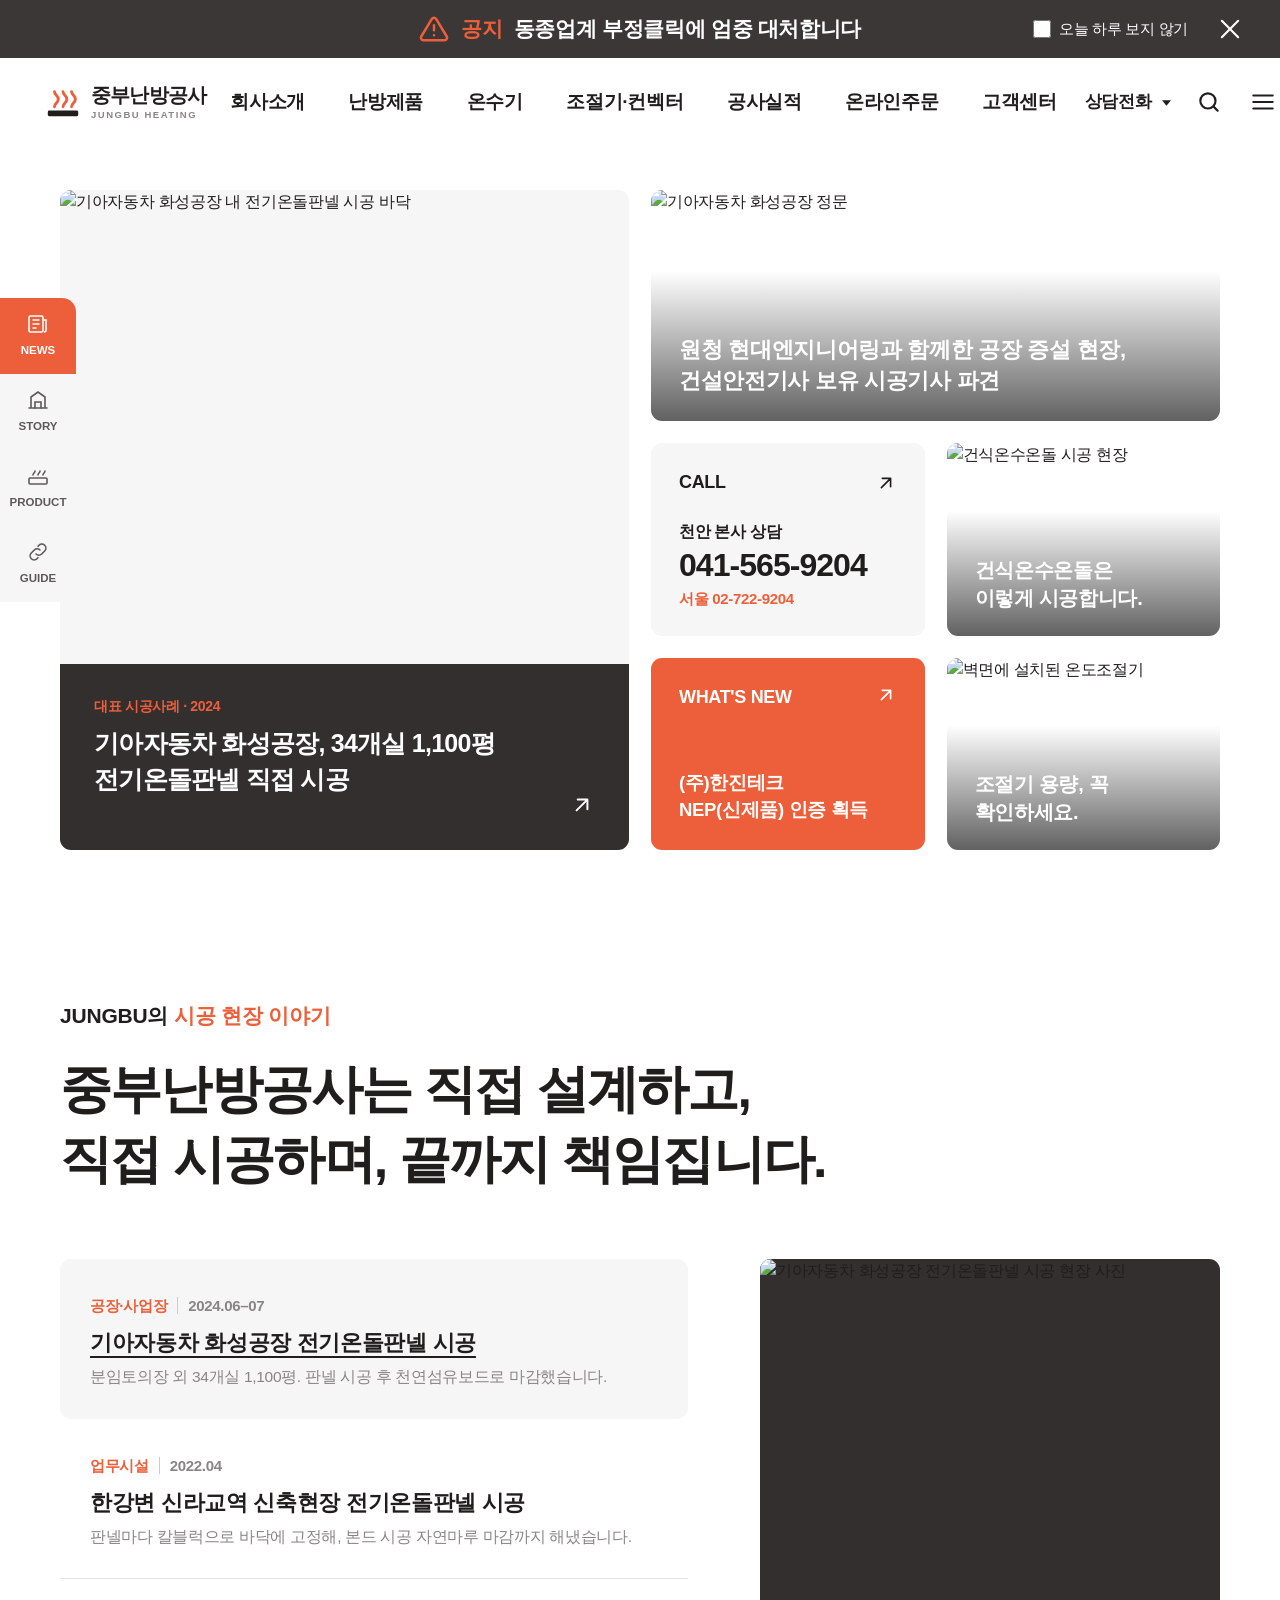
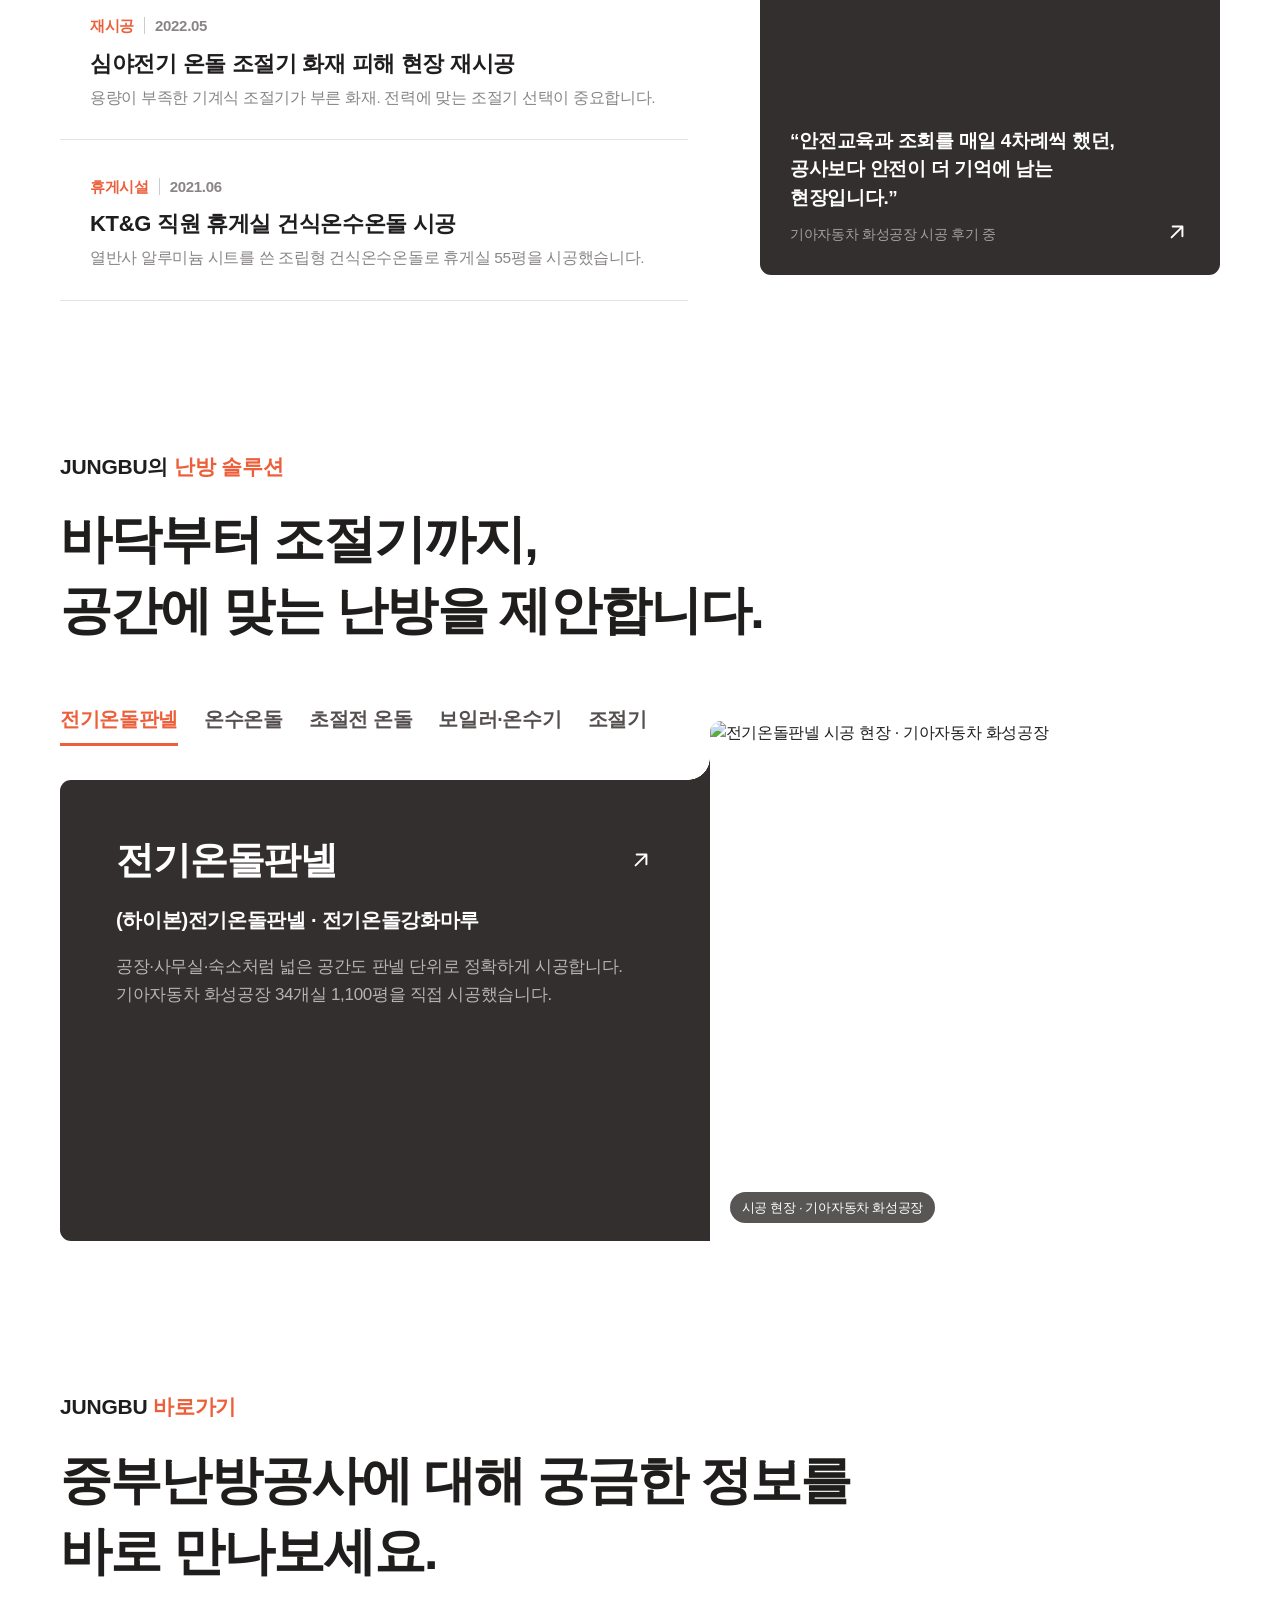
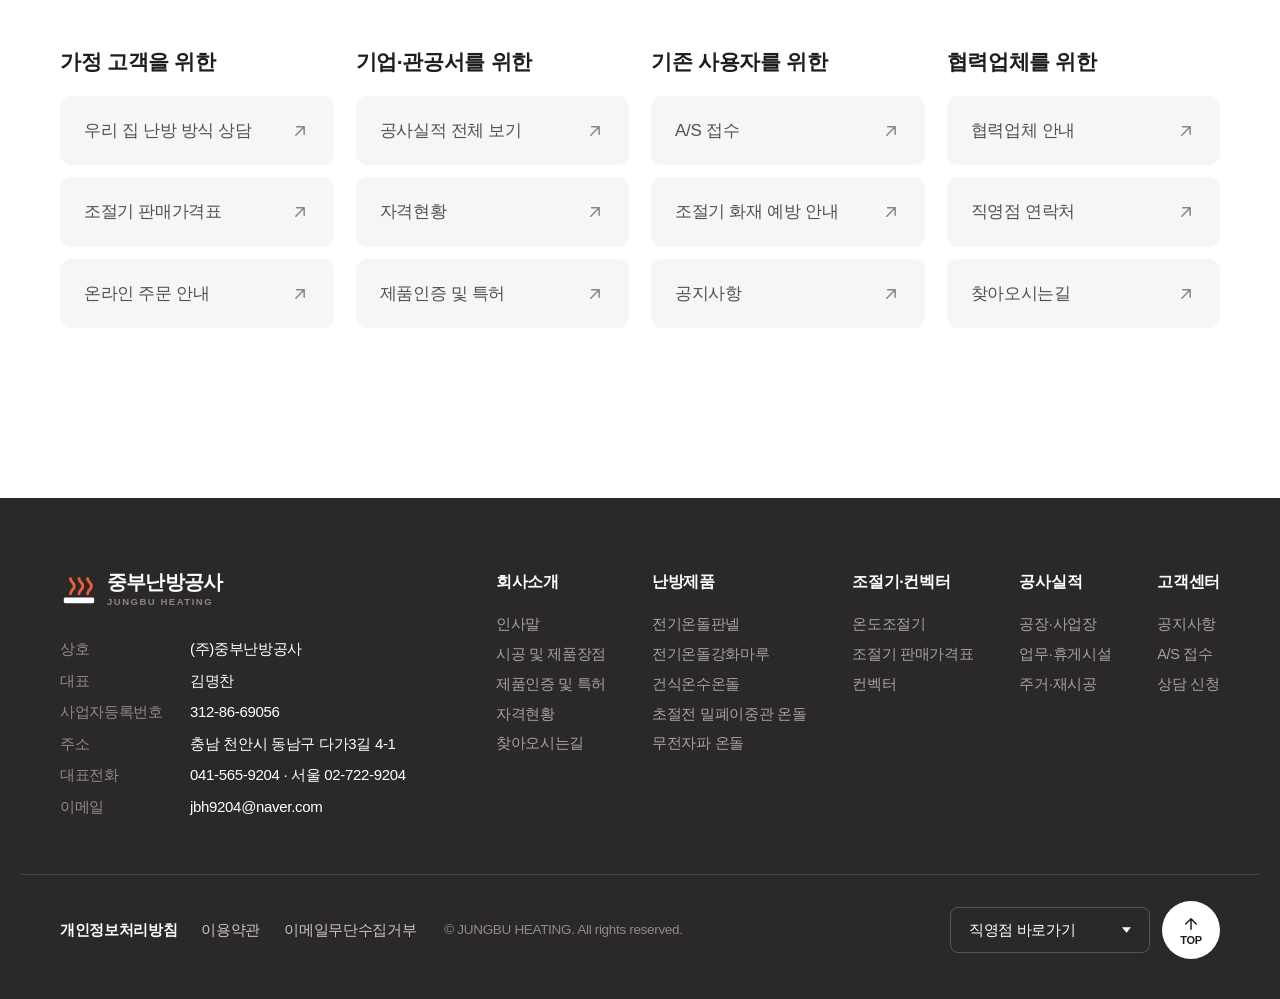
==== a.html @ 0372241b "A·B 시안 페이지 추가" ====
<!doctype html>
<html lang="ko">
<head>
<meta name="robots" content="noindex,nofollow">
<meta charset="utf-8">
<meta name="viewport" content="width=device-width, initial-scale=1">
<title>중부난방공사 · A안 뉴스 벤토형</title>
<link rel="preconnect" href="https://cdn.jsdelivr.net">
<link rel="stylesheet" href="https://cdn.jsdelivr.net/gh/orioncactus/pretendard@v1.3.9/dist/web/variable/pretendardvariable-dynamic-subset.min.css">
<link rel="stylesheet" href="common.css">
<style>

/* A안 · 뉴스 벤토형 */
.qtab{position:fixed;left:0;top:50%;transform:translateY(-50%);z-index:30;background:var(--gr);border-radius:0 14px 14px 0;overflow:hidden;width:76px}
.qtab a{display:flex;flex-direction:column;align-items:center;justify-content:center;gap:6px;height:76px;font-size:11.5px;font-weight:600;color:var(--sub);letter-spacing:0}
.qtab a svg{width:24px;height:24px}
.qtab a.is-on{background:var(--or);color:#fff}
.qtab a:not(.is-on):hover{color:var(--or)}

.bento{display:grid;grid-template-columns:1fr 1fr;gap:22px;margin-top:44px;height:660px}
.card{position:relative;border-radius:var(--r);overflow:hidden;display:block}
.card img{width:100%;height:100%;object-fit:cover;transition:transform .5s}
.card:hover img{transform:scale(1.03)}
.b-main{display:grid;grid-template-rows:1fr 186px;background:var(--gr)}
.b-main .ph{position:relative;overflow:hidden}
.b-main .bar{background:var(--char);color:#fff;padding:32px 34px;display:flex;flex-direction:column;justify-content:space-between}
.b-main .bar small{font-size:14px;font-weight:600;color:var(--or);display:block;margin-bottom:8px}
.b-main .bar h3{font-size:25px;line-height:1.45;font-weight:700;letter-spacing:-.03em}
.b-main .bar .ic-arr{align-self:flex-end;margin-top:-18px}
.b-side{display:grid;grid-template-rows:1.2fr 1fr 1fr;gap:22px;min-height:0}
.b-row{display:grid;grid-template-columns:1fr 1fr;gap:22px;min-height:0}
.ph-card::after{content:"";position:absolute;inset:0;background:linear-gradient(180deg,rgba(0,0,0,0) 35%,rgba(0,0,0,.62))}
.ph-card .cap{position:absolute;left:28px;right:60px;bottom:24px;color:#fff;font-size:20px;font-weight:700;z-index:1;line-height:1.4}
.ph-card .ic-arr{position:absolute;right:22px;top:22px;color:#fff;z-index:1}
.ph-card.wide .cap{font-size:22px;right:28px}
.info-card{background:var(--gr);padding:26px 28px;display:flex;flex-direction:column;justify-content:space-between}
.info-card .t{display:flex;justify-content:space-between;align-items:center;font-size:18px;font-weight:700}
.info-card .t .ic-arr{width:22px;height:22px}
.info-card .n{display:flex;flex-direction:column;gap:2px}
.info-card .n span{font-size:16px;font-weight:600;display:block;margin-bottom:2px}
.info-card .n b{font-size:32px;font-weight:800;letter-spacing:-.03em;line-height:1.1;white-space:nowrap}
.info-card .n i{font-style:normal;color:var(--or);font-weight:700;font-size:15px;line-height:1.35;white-space:nowrap;margin-top:4px}
.new-card{background:var(--or);color:#fff;padding:26px 28px;display:flex;flex-direction:column;justify-content:space-between}
.new-card .t{display:flex;justify-content:space-between;font-size:18px;font-weight:800}
.new-card .t .ic-arr{width:22px;height:22px}
.new-card p{font-size:18.5px;font-weight:600;line-height:1.45}

/* STORY */
.story{display:grid;grid-template-columns:1fr 460px;gap:72px;margin-top:64px;align-items:start}
.alist li{border-bottom:1px solid var(--line)}
.alist button{display:block;width:100%;text-align:left;padding:30px 30px;border-radius:var(--r);transition:background .2s}
.alist li:first-child{border-bottom:0}
.alist .meta{font-size:15px;font-weight:600;color:var(--or)}
.alist .meta span{color:var(--mid);margin-left:10px;padding-left:10px;border-left:1px solid #ccc}
.alist h3{font-size:22px;font-weight:700;margin-top:10px;line-height:1.45}
.alist p{font-size:15.5px;color:var(--mid);margin-top:6px}
.alist button.is-on{background:var(--gr)}
.alist button.is-on h3{text-decoration:underline;text-underline-offset:6px;text-decoration-thickness:2px}
.alist button:not(.is-on):hover h3{color:var(--or)}
.sfig{position:sticky;top:120px;border-radius:var(--r);overflow:hidden;background:var(--char)}
.sfig .ph{height:440px;position:relative}
.sfig .ph img{width:100%;height:100%;object-fit:cover;position:absolute;inset:0;opacity:0;transition:opacity .45s}
.sfig .ph img.is-on{opacity:1}
.sfig .q{color:#fff;padding:28px 30px 30px;display:flex;gap:18px;align-items:flex-end;justify-content:space-between;min-height:170px}
.sfig .q p{font-size:19px;font-weight:700;line-height:1.5}
.sfig .q small{display:block;color:#A5A0A0;font-size:14px;font-weight:500;margin-top:12px}

/* PRODUCT (대웅 BUSINESS 레이아웃) */
.biz{position:relative;margin-top:30px;display:grid;grid-template-columns:minmax(0,1.12fr) minmax(0,.88fr)}
.biz-left{display:flex;flex-direction:column}
.ptabs{display:flex;gap:26px;padding:30px 0 34px;flex-wrap:wrap}
.ptabs button{font-size:19.5px;font-weight:600;color:#55504F;padding-bottom:8px;border-bottom:3px solid transparent}
.ptabs button.is-on{color:var(--or);border-color:var(--or);font-weight:700}
.biz-card{flex:1;background:var(--char);color:#fff;border-radius:var(--r) 0 0 var(--r);padding:52px 56px 54px;position:relative;min-height:316px}
.biz-card::after{content:"";position:absolute;right:0;top:-22px;width:22px;height:22px;background:radial-gradient(circle at 0 0,transparent 21.5px,var(--char) 22px)}
.biz-card .pn{display:none}
.biz-card .pn.is-on{display:block}
.biz-card h3{font-size:38px;font-weight:700;letter-spacing:-.03em;display:flex;justify-content:space-between;align-items:center;gap:20px}
.biz-card h4{font-size:20px;font-weight:700;margin-top:16px}
.biz-card p{font-size:17px;color:#B8B3B3;margin-top:18px;line-height:1.65;max-width:560px}
.biz-vis{border-radius:var(--r) var(--r) var(--r) 0;overflow:hidden;position:relative;min-height:520px;margin-top:46px}
.biz-vis .pv{position:absolute;inset:0;opacity:0;transition:opacity .4s}
.biz-vis .pv.is-on{opacity:1}
.biz-vis .pv img{width:100%;height:100%;object-fit:cover}
.biz-vis .pv .cap2{position:absolute;left:20px;bottom:18px;background:rgba(32,29,29,.75);color:#fff;font-size:13px;padding:6px 12px;border-radius:999px}

/* GUIDE */
.guide{display:grid;grid-template-columns:repeat(4,1fr);gap:22px;margin-top:60px}
.guide h3{font-size:21px;font-weight:700;margin-bottom:18px}
.guide li+li{margin-top:12px}
.guide a{display:flex;justify-content:space-between;align-items:center;background:var(--gr);border-radius:var(--r);padding:22px 24px;font-size:17px;color:#55504F;font-weight:500;transition:.2s}
.guide a .ic-arr{width:20px;height:20px;color:#8A8585}
.guide a:hover{background:var(--char);color:#fff}
.guide a:hover .ic-arr{color:var(--or)}

@media (max-width:1279px){ .qtab{display:none} }
@media (max-width:1100px){
  .bento{height:auto;grid-template-columns:1fr}
  .b-main{height:560px}
  .b-side{grid-template-rows:300px 200px 200px}
  .story{grid-template-columns:1fr}
  .sfig{position:relative;top:0}
  .biz{grid-template-columns:1fr}
  .biz-vis{order:-1;margin-top:0;min-height:380px;border-radius:var(--r)}
  .biz-card{border-radius:var(--r);margin-top:0}
  .biz-card::after{display:none}
  .guide{grid-template-columns:1fr 1fr;gap:40px 22px}
}
@media (max-width:760px){
  body{padding-bottom:62px}
  .bento{margin-top:20px;gap:12px}
  .b-main{height:auto;grid-template-rows:240px auto}
  .b-main .bar{padding:22px 22px}
  .b-main .bar h3{font-size:19px}
  .b-main .bar .ic-arr{margin-top:8px}
  .b-side{grid-template-rows:auto;gap:12px}
  .b-side>.ph-card.wide{height:210px}
  .b-row{gap:12px}
  .b-row>*{min-height:168px}
  .ph-card .cap,.ph-card.wide .cap{font-size:15.5px;left:16px;right:16px;bottom:14px}
  .ph-card .ic-arr{right:12px;top:12px;width:20px;height:20px}
  .info-card,.new-card{padding:18px 16px}
  .info-card .t,.new-card .t{font-size:15px}
  .info-card .n span{font-size:13px}
  .info-card .n b{font-size:18.5px;letter-spacing:-.04em}
  .info-card .n i{font-size:12.5px}
  .new-card p{font-size:15px}
  .story{margin-top:34px;gap:28px}
  .alist button{padding:20px 16px}
  .alist h3{font-size:17.5px}
  .alist p{font-size:14px}
  .alist .meta{font-size:13px}
  .sfig .ph{height:260px}
  .sfig .q{padding:20px;min-height:0}
  .sfig .q p{font-size:16px}
  .ptabs{gap:8px 18px;padding:22px 0}
  .ptabs button{font-size:16px;border-bottom-width:2px}
  .biz-vis{min-height:230px}
  .biz-card{padding:28px 22px;min-height:0}
  .biz-card h3{font-size:25px}
  .biz-card h4{font-size:16px;margin-top:10px}
  .biz-card p{font-size:15px}
  .guide{grid-template-columns:1fr;margin-top:34px;gap:30px}
  .guide h3{font-size:18px;margin-bottom:12px}
  .guide a{padding:17px 18px;font-size:15.5px}
  .guide li+li{margin-top:8px}
}

</style>
</head>
<body class="v-a">

<div class="notice" data-notice>
  <div class="notice-in">
    <p class="notice-msg"><svg viewBox="0 0 24 24" fill="none" stroke="#EC5F3A" stroke-width="2" stroke-linejoin="round" stroke-linecap="round" aria-hidden="true"><path d="M10.3 3.9 1.8 18a2 2 0 0 0 1.7 3h17a2 2 0 0 0 1.7-3L13.7 3.9a2 2 0 0 0-3.4 0z"/><path d="M12 9v4M12 17h.01"/></svg><span><em>공지</em> 동종업계 부정클릭에 엄중 대처합니다</span></p>
    <label class="notice-today"><input type="checkbox" data-notice-today> 오늘 하루 보지 않기</label>
    <button class="notice-x" type="button" data-notice-close aria-label="공지 닫기"><svg viewBox="0 0 24 24" fill="none" stroke="currentColor" stroke-width="1.8" stroke-linecap="round" aria-hidden="true"><path d="M5 5l14 14M19 5 5 19"/></svg></button>
  </div>
</div>
<header class="hd" id="top">
  <div class="hd-in">
    <a class="logo" href="#top" aria-label="중부난방공사 홈">
  <svg class="logo-sym" viewBox="0 0 40 40" aria-hidden="true"><rect x="4" y="29" width="32" height="6" rx="1.5" fill="#201D1D"/><path d="M11 25c0-4 4-4 4-8s-4-4-4-8M20 25c0-4 4-4 4-8s-4-4-4-8M29 25c0-4 4-4 4-8s-4-4-4-8" fill="none" stroke="#EC5F3A" stroke-width="3" stroke-linecap="round"/></svg>
  <span class="logo-txt"><b>중부난방공사</b><small>JUNGBU HEATING</small></span>
</a>
    <nav class="gnb" aria-label="주메뉴"><a href="#">회사소개</a><a href="#">난방제품</a><a href="#">온수기</a><a href="#">조절기·컨벡터</a><a href="#">공사실적</a><a href="#">온라인주문</a><a href="#">고객센터</a></nav>
    <div class="hd-util">
      <div class="dd">
        <button type="button" class="dd-btn" data-dd>상담전화 <svg class="ic-caret" viewBox="0 0 10 6" aria-hidden="true"><path d="M0 0h10L5 6z" fill="currentColor"/></svg></button>
        <ul class="dd-list"><li><a href="tel:0415659204"><span>천안 본사</span><b>041-565-9204</b></a></li><li><a href="tel:027229204"><span>서울</span><b>02-722-9204</b></a></li><li><a href="tel:0313999204"><span>군포직영점</span><b>031-399-9204</b></a></li><li><a href="tel:0413569205"><span>당진직영점</span><b>041-356-9205</b></a></li><li><a href="tel:0415659204"><span>아산직영점</span><b>041-565-9204</b></a></li></ul>
      </div>
      <a class="hd-tel" href="tel:0415659204" aria-label="천안 본사 전화"><svg viewBox="0 0 24 24" fill="none" stroke="currentColor" stroke-width="1.8" stroke-linecap="round" stroke-linejoin="round" aria-hidden="true"><path d="M22 16.9v3a2 2 0 0 1-2.2 2 19.8 19.8 0 0 1-8.6-3.1 19.5 19.5 0 0 1-6-6A19.8 19.8 0 0 1 2.1 4.2 2 2 0 0 1 4.1 2h3a2 2 0 0 1 2 1.7c.1.9.4 1.8.7 2.7a2 2 0 0 1-.5 2.1L8 9.8a16 16 0 0 0 6 6l1.3-1.3a2 2 0 0 1 2.1-.4c.9.3 1.8.6 2.7.7a2 2 0 0 1 1.7 2z"/></svg></a>
      <button type="button" class="hd-ic hd-search" aria-label="검색"><svg viewBox="0 0 24 24" fill="none" stroke="currentColor" stroke-width="2" stroke-linecap="round" aria-hidden="true"><circle cx="11" cy="11" r="7"/><path d="m20 20-3.5-3.5"/></svg></button>
      <button type="button" class="hd-ic" data-drawer-open aria-label="전체메뉴 열기"><svg viewBox="0 0 24 24" fill="none" stroke="currentColor" stroke-width="1.8" stroke-linecap="round" aria-hidden="true"><path d="M3 6h18M3 12h18M3 18h18"/></svg></button>
    </div>
  </div>
</header>
<div class="drawer" data-drawer aria-hidden="true">
  <div class="drawer-in">
    <div class="drawer-hd"><a class="logo" href="#top" aria-label="중부난방공사 홈">
  <svg class="logo-sym" viewBox="0 0 40 40" aria-hidden="true"><rect x="4" y="29" width="32" height="6" rx="1.5" fill="#201D1D"/><path d="M11 25c0-4 4-4 4-8s-4-4-4-8M20 25c0-4 4-4 4-8s-4-4-4-8M29 25c0-4 4-4 4-8s-4-4-4-8" fill="none" stroke="#EC5F3A" stroke-width="3" stroke-linecap="round"/></svg>
  <span class="logo-txt"><b>중부난방공사</b><small>JUNGBU HEATING</small></span>
</a><button type="button" class="hd-ic" data-drawer-close aria-label="전체메뉴 닫기"><svg viewBox="0 0 24 24" fill="none" stroke="currentColor" stroke-width="1.8" stroke-linecap="round" aria-hidden="true"><path d="M5 5l14 14M19 5 5 19"/></svg></button></div>
    <div class="drawer-grid"><div class="drawer-col"><h3>회사소개</h3><ul><li><a href="#">인사말</a></li><li><a href="#">시공 및 제품장점</a></li><li><a href="#">제품인증 및 특허</a></li><li><a href="#">자격현황</a></li><li><a href="#">찾아오시는길</a></li></ul></div><div class="drawer-col"><h3>난방제품</h3><ul><li><a href="#">전기온돌판넬</a></li><li><a href="#">전기온돌강화마루</a></li><li><a href="#">건식온수온돌</a></li><li><a href="#">초절전 밀폐이중관 온돌</a></li><li><a href="#">무전자파 온돌</a></li></ul></div><div class="drawer-col"><h3>온수기</h3><ul><li><a href="#">전기보일러</a></li><li><a href="#">고성능 전기온수기</a></li></ul></div><div class="drawer-col"><h3>조절기·컨벡터</h3><ul><li><a href="#">온도조절기</a></li><li><a href="#">조절기 판매가격표</a></li><li><a href="#">컨벡터</a></li></ul></div><div class="drawer-col"><h3>공사실적</h3><ul><li><a href="#">공장·사업장</a></li><li><a href="#">업무·휴게시설</a></li><li><a href="#">주거·재시공</a></li></ul></div><div class="drawer-col"><h3>온라인주문</h3><ul><li><a href="#">주문 안내</a></li><li><a href="#">주문하기</a></li></ul></div><div class="drawer-col"><h3>고객센터</h3><ul><li><a href="#">공지사항</a></li><li><a href="#">A/S 접수</a></li><li><a href="#">상담 신청</a></li></ul></div></div>
    <div class="drawer-call"><a href="tel:0415659204"><span>천안 본사</span><b>041-565-9204</b></a><a href="tel:027229204"><span>서울</span><b>02-722-9204</b></a><a href="tel:0313999204"><span>군포직영점</span><b>031-399-9204</b></a><a href="tel:0413569205"><span>당진직영점</span><b>041-356-9205</b></a></div>
  </div>
</div>
<nav class="qtab" aria-label="빠른 이동">
  <a href="#news" data-q="news"><svg viewBox="0 0 24 24" fill="none" stroke="currentColor" stroke-width="1.6" aria-hidden="true"><rect x="3" y="4" width="14" height="16" rx="1.5"/><path d="M17 8h3v10a2 2 0 0 1-2 2M6.5 8h7M6.5 12h7M6.5 16h4"/></svg>NEWS</a>
  <a href="#story" data-q="story"><svg viewBox="0 0 24 24" fill="none" stroke="currentColor" stroke-width="1.6" stroke-linecap="round" aria-hidden="true"><path d="M3 20h18M5 20V9l7-5 7 5v11"/><path d="M9 20v-6h6v6"/></svg>STORY</a>
  <a href="#product" data-q="product"><svg viewBox="0 0 24 24" fill="none" stroke="currentColor" stroke-width="1.6" stroke-linecap="round" aria-hidden="true"><rect x="3" y="14" width="18" height="6" rx="1"/><path d="M7 11c0-2 2-2 2-4M12 11c0-2 2-2 2-4M17 11c0-2 2-2 2-4"/></svg>PRODUCT</a>
  <a href="#guide" data-q="guide"><svg viewBox="0 0 24 24" fill="none" stroke="currentColor" stroke-width="1.6" stroke-linecap="round" aria-hidden="true"><path d="M10 14a4 4 0 0 0 5.7 0l3-3a4 4 0 0 0-5.7-5.7l-1 1"/><path d="M14 10a4 4 0 0 0-5.7 0l-3 3a4 4 0 0 0 5.7 5.7l1-1"/></svg>GUIDE</a>
</nav>
<main>
  <section class="wrap" id="news" data-qs="news">
    <div class="bento">
      <a class="card b-main" href="#story">
        <div class="ph"><img src="assets/kia-panel.jpg" alt="기아자동차 화성공장 내 전기온돌판넬 시공 바닥"></div>
        <div class="bar"><div><small>대표 시공사례 · 2024</small><h3>기아자동차 화성공장, 34개실 1,100평<br>전기온돌판넬 직접 시공</h3></div><svg class="ic-arr" viewBox="0 0 24 24" fill="none" stroke="currentColor" stroke-width="1.8" stroke-linecap="round" stroke-linejoin="round" aria-hidden="true"><path d="M7 17 17 7M8 7h9v9"/></svg></div>
      </a>
      <div class="b-side">
        <a class="card ph-card wide" href="#story"><img src="assets/kia-gate.jpg" alt="기아자동차 화성공장 정문"><span class="cap">원청 현대엔지니어링과 함께한 공장 증설 현장, 건설안전기사 보유 시공기사 파견</span><svg class="ic-arr" viewBox="0 0 24 24" fill="none" stroke="currentColor" stroke-width="1.8" stroke-linecap="round" stroke-linejoin="round" aria-hidden="true"><path d="M7 17 17 7M8 7h9v9"/></svg></a>
        <div class="b-row">
          <a class="card info-card" href="tel:0415659204"><span class="t">CALL <svg class="ic-arr" viewBox="0 0 24 24" fill="none" stroke="currentColor" stroke-width="1.8" stroke-linecap="round" stroke-linejoin="round" aria-hidden="true"><path d="M7 17 17 7M8 7h9v9"/></svg></span><span class="n"><span>천안 본사 상담</span><b>041-565-9204</b><i>서울 02-722-9204</i></span></a>
          <a class="card ph-card" href="#product"><img src="assets/ktng.jpg" alt="건식온수온돌 시공 현장"><span class="cap">건식온수온돌은 이렇게 시공합니다.</span><svg class="ic-arr" viewBox="0 0 24 24" fill="none" stroke="currentColor" stroke-width="1.8" stroke-linecap="round" stroke-linejoin="round" aria-hidden="true"><path d="M7 17 17 7M8 7h9v9"/></svg></a>
        </div>
        <div class="b-row">
          <a class="card new-card" href="#"><span class="t">WHAT'S NEW <svg class="ic-arr" viewBox="0 0 24 24" fill="none" stroke="currentColor" stroke-width="1.8" stroke-linecap="round" stroke-linejoin="round" aria-hidden="true"><path d="M7 17 17 7M8 7h9v9"/></svg></span><p>(주)한진테크<br>NEP(신제품) 인증 획득</p></a>
          <a class="card ph-card" href="#product"><img src="assets/kia-control.jpg" alt="벽면에 설치된 온도조절기"><span class="cap">조절기 용량, 꼭 확인하세요.</span><svg class="ic-arr" viewBox="0 0 24 24" fill="none" stroke="currentColor" stroke-width="1.8" stroke-linecap="round" stroke-linejoin="round" aria-hidden="true"><path d="M7 17 17 7M8 7h9v9"/></svg></a>
        </div>
      </div>
    </div>
  </section>

  <section class="sec wrap" id="story" data-qs="story">
    <p class="label">JUNGBU의 <em>시공 현장 이야기</em></p>
    <h2 class="h2">중부난방공사는 직접 설계하고,<br>직접 시공하며, 끝까지 책임집니다.</h2>
    <div class="story">
      <ul class="alist"><li><button type="button" class="is-on" data-story="0"><p class="meta">공장·사업장<span>2024.06–07</span></p><h3>기아자동차 화성공장 전기온돌판넬 시공</h3><p>분임토의장 외 34개실 1,100평. 판넬 시공 후 천연섬유보드로 마감했습니다.</p></button></li><li><button type="button" class="" data-story="1"><p class="meta">업무시설<span>2022.04</span></p><h3>한강변 신라교역 신축현장 전기온돌판넬 시공</h3><p>판넬마다 칼블럭으로 바닥에 고정해, 본드 시공 자연마루 마감까지 해냈습니다.</p></button></li><li><button type="button" class="" data-story="2"><p class="meta">재시공<span>2022.05</span></p><h3>심야전기 온돌 조절기 화재 피해 현장 재시공</h3><p>용량이 부족한 기계식 조절기가 부른 화재. 전력에 맞는 조절기 선택이 중요합니다.</p></button></li><li><button type="button" class="" data-story="3"><p class="meta">휴게시설<span>2021.06</span></p><h3>KT&G 직원 휴게실 건식온수온돌 시공</h3><p>열반사 알루미늄 시트를 쓴 조립형 건식온수온돌로 휴게실 55평을 시공했습니다.</p></button></li></ul>
      <figure class="sfig">
        <div class="ph"><img class="is-on" src="assets/kia-finish.jpg" alt="기아자동차 화성공장 전기온돌판넬 시공 현장 사진" data-simg="0"><img class="" src="assets/silla.jpg" alt="한강변 신라교역 신축현장 전기온돌판넬 시공 현장 사진" data-simg="1"><img class="" src="assets/refire.jpg" alt="심야전기 온돌 조절기 화재 피해 현장 재시공 현장 사진" data-simg="2"><img class="" src="assets/ktng.jpg" alt="KT&G 직원 휴게실 건식온수온돌 시공 현장 사진" data-simg="3"></div>
        <figcaption class="q"><div><div data-sq="0" ><p>“안전교육과 조회를 매일 4차례씩 했던, 공사보다 안전이 더 기억에 남는 현장입니다.”</p><small>기아자동차 화성공장 시공 후기 중</small></div><div data-sq="1" hidden><p>“설계에 반영된 수입산 자연마루를 위해 판넬 한 장 한 장을 바닥에 고정했습니다.”</p><small>한강변 신라교역 신축현장 시공 후기 중</small></div><div data-sq="2" hidden><p>“누전차단기는 과부하를 잡아내지 못합니다. 조절기는 사용 전력에 맞는 용량을 써야 합니다.”</p><small>천안 원룸 재시공 후기 중</small></div><div data-sq="3" hidden><p>“전통 온돌의 전도·복사·대류 장점을 살린 조립형 건식 온수온돌입니다.”</p><small>KT&G 직원 휴게실 시공 후기 중</small></div></div><svg class="ic-arr" viewBox="0 0 24 24" fill="none" stroke="currentColor" stroke-width="1.8" stroke-linecap="round" stroke-linejoin="round" aria-hidden="true"><path d="M7 17 17 7M8 7h9v9"/></svg></figcaption>
      </figure>
    </div>
  </section>

  <section class="sec wrap" id="product" data-qs="product">
    <p class="label">JUNGBU의 <em>난방 솔루션</em></p>
    <h2 class="h2">바닥부터 조절기까지,<br>공간에 맞는 난방을 제안합니다.</h2>
    <div class="biz">
      <div class="biz-left">
        <div class="ptabs" role="tablist"><button type="button" data-tab="prd:panel" class="is-on">전기온돌판넬</button><button type="button" data-tab="prd:water" class="">온수온돌</button><button type="button" data-tab="prd:saving" class="">초절전 온돌</button><button type="button" data-tab="prd:boiler" class="">보일러·온수기</button><button type="button" data-tab="prd:ctrl" class="">조절기</button></div>
        <div class="biz-card"><div class="pn is-on" data-panel="prd:panel" ><h3>전기온돌판넬<svg class="ic-arr" viewBox="0 0 24 24" fill="none" stroke="currentColor" stroke-width="1.8" stroke-linecap="round" stroke-linejoin="round" aria-hidden="true"><path d="M7 17 17 7M8 7h9v9"/></svg></h3><h4>(하이본)전기온돌판넬 · 전기온돌강화마루</h4><p>공장·사무실·숙소처럼 넓은 공간도 판넬 단위로 정확하게 시공합니다. 기아자동차 화성공장 34개실 1,100평을 직접 시공했습니다.</p></div><div class="pn" data-panel="prd:water" hidden><h3>(방고래) 건식온수온돌<svg class="ic-arr" viewBox="0 0 24 24" fill="none" stroke="currentColor" stroke-width="1.8" stroke-linecap="round" stroke-linejoin="round" aria-hidden="true"><path d="M7 17 17 7M8 7h9v9"/></svg></h3><h4>몰탈 없이 조립하는 온수온돌 바닥난방</h4><p>단열 패널 홈에 엑셀파이프를 넣고 열전도 강판을 얹는 조립형 구조로, 습식 미장을 대체합니다.</p></div><div class="pn" data-panel="prd:saving" hidden><h3>초절전 밀폐이중관 온돌<svg class="ic-arr" viewBox="0 0 24 24" fill="none" stroke="currentColor" stroke-width="1.8" stroke-linecap="round" stroke-linejoin="round" aria-hidden="true"><path d="M7 17 17 7M8 7h9v9"/></svg></h3><h4>[온돌400] 원형·평판형 · [온돌500] · [온돌800]</h4><p>밀폐 이중관 구조의 온돌400부터 평판형 무전자파 온돌500, 축열식 무전자파 온돌800까지 공간과 사용 시간에 맞춰 제안합니다.</p></div><div class="pn" data-panel="prd:boiler" hidden><h3>전기보일러 · 전기온수기<svg class="ic-arr" viewBox="0 0 24 24" fill="none" stroke="currentColor" stroke-width="1.8" stroke-linecap="round" stroke-linejoin="round" aria-hidden="true"><path d="M7 17 17 7M8 7h9v9"/></svg></h3><h4>난방과 온수를 함께 설계합니다</h4><p>바닥 난방 방식에 맞는 전기보일러와 고성능 전기온수기를 함께 상담하고 시공합니다.</p></div><div class="pn" data-panel="prd:ctrl" hidden><h3>온도조절기 · 컨벡터<svg class="ic-arr" viewBox="0 0 24 24" fill="none" stroke="currentColor" stroke-width="1.8" stroke-linecap="round" stroke-linejoin="round" aria-hidden="true"><path d="M7 17 17 7M8 7h9v9"/></svg></h3><h4>심야전기 DIGITAL-10 30A 53,000원부터</h4><p>조절기는 사용 전력에 맞는 용량이어야 합니다. 용량이 부족한 조절기는 화재로 이어질 수 있어, 현장에 맞는 제품을 권해 드립니다.</p></div></div>
      </div>
      <div class="biz-vis"><div class="pv is-on" data-pv="panel"><img src="assets/kia-panel2.jpg" alt="전기온돌판넬 시공 현장 · 기아자동차 화성공장"><span class="cap2">시공 현장 · 기아자동차 화성공장</span></div><div class="pv" data-pv="water"><img src="assets/ktng.jpg" alt="(방고래) 건식온수온돌 시공 현장 · 천안 KT&G 직원 휴게실"><span class="cap2">시공 현장 · 천안 KT&G 직원 휴게실</span></div><div class="pv concept-box" data-pv="saving"><span class="tag-note">개념도</span><svg class="concept" viewBox="0 0 480 360" role="img" aria-label="밀폐이중관 온돌 단면 개념도">
  <path d="M120 80c0-12 12-12 12-24M200 80c0-12 12-12 12-24M280 80c0-12 12-12 12-24M360 80c0-12 12-12 12-24" stroke="#EC5F3A" stroke-width="3.5" fill="none" stroke-linecap="round"/>
  <rect x="50" y="100" width="380" height="26" rx="3" fill="#C9A77C"/>
  <rect x="50" y="126" width="380" height="56" fill="#fff" stroke="#201D1D" stroke-width="2.5"/>
  <circle cx="90" cy="154" r="17" fill="#fff" stroke="#201D1D" stroke-width="2.5"/><circle cx="90" cy="154" r="8" fill="#EC5F3A"/><circle cx="150" cy="154" r="17" fill="#fff" stroke="#201D1D" stroke-width="2.5"/><circle cx="150" cy="154" r="8" fill="#EC5F3A"/><circle cx="210" cy="154" r="17" fill="#fff" stroke="#201D1D" stroke-width="2.5"/><circle cx="210" cy="154" r="8" fill="#EC5F3A"/><circle cx="270" cy="154" r="17" fill="#fff" stroke="#201D1D" stroke-width="2.5"/><circle cx="270" cy="154" r="8" fill="#EC5F3A"/><circle cx="330" cy="154" r="17" fill="#fff" stroke="#201D1D" stroke-width="2.5"/><circle cx="330" cy="154" r="8" fill="#EC5F3A"/><circle cx="390" cy="154" r="17" fill="#fff" stroke="#201D1D" stroke-width="2.5"/><circle cx="390" cy="154" r="8" fill="#EC5F3A"/>
  <rect x="50" y="182" width="380" height="34" fill="#E4E0E0"/>
  <rect x="50" y="216" width="380" height="54" fill="#B9B4B4"/>
  <g font-size="13" font-weight="700" fill="#201D1D">
  <text x="50" y="300">① 마감재</text><text x="140" y="300">② 밀폐 이중관</text><text x="262" y="300">③ 단열층</text><text x="352" y="300">④ 바닥</text></g>
  <path d="M90 137v-4M90 171v4" stroke="#201D1D"/>
</svg></div><div class="pv concept-box" data-pv="boiler"><span class="tag-note">개념도</span><svg class="concept" viewBox="0 0 480 360" role="img" aria-label="전기보일러 연결 개념도">
  <rect x="60" y="70" width="110" height="170" rx="10" fill="#fff" stroke="#201D1D" stroke-width="3"/>
  <rect x="80" y="95" width="70" height="34" rx="4" fill="#201D1D"/><text x="115" y="117" fill="#EC5F3A" font-size="14" font-weight="700" text-anchor="middle">45°C</text>
  <circle cx="115" cy="185" r="22" fill="none" stroke="#201D1D" stroke-width="3"/><path d="M107 190c0-6 8-6 8-12M117 194c0-6 8-6 8-12" stroke="#EC5F3A" stroke-width="3" fill="none" stroke-linecap="round"/>
  <path d="M170 120h70v150h190M170 150h50v100h210" fill="none" stroke="#EC5F3A" stroke-width="4"/>
  <path d="M170 150h50v100h210" fill="none" stroke="#9C9696" stroke-width="4"/>
  <rect x="240" y="276" width="190" height="20" rx="3" fill="#E4E0E0"/>
  <path d="M260 230c0-8 8-8 8-16M300 230c0-8 8-8 8-16M340 230c0-8 8-8 8-16M380 230c0-8 8-8 8-16" stroke="#EC5F3A" stroke-width="3" fill="none" stroke-linecap="round" opacity=".7"/>
  <text x="115" y="268" font-size="14" fill="#201D1D" text-anchor="middle" font-weight="700">전기보일러</text>
  <text x="335" y="320" font-size="14" fill="#201D1D" text-anchor="middle" font-weight="700">바닥 난방 배관</text>
  <text x="300" y="110" font-size="12" fill="#EC5F3A" font-weight="700">공급</text><text x="300" y="166" font-size="12" fill="#8A8585" font-weight="700" dy="0">환수</text>
</svg></div><div class="pv" data-pv="ctrl"><img src="assets/kia-control.jpg" alt="온도조절기 · 컨벡터 시공 현장 · 기아자동차 화성공장"><span class="cap2">시공 현장 · 기아자동차 화성공장</span></div></div>
    </div>
  </section>

  <section class="sec wrap" id="guide" data-qs="guide">
    <p class="label">JUNGBU <em>바로가기</em></p>
    <h2 class="h2">중부난방공사에 대해 궁금한 정보를<br>바로 만나보세요.</h2>
    <div class="guide"><div><h3>가정 고객을 위한</h3><ul><li><a href="#">우리 집 난방 방식 상담<svg class="ic-arr" viewBox="0 0 24 24" fill="none" stroke="currentColor" stroke-width="1.8" stroke-linecap="round" stroke-linejoin="round" aria-hidden="true"><path d="M7 17 17 7M8 7h9v9"/></svg></a></li><li><a href="#">조절기 판매가격표<svg class="ic-arr" viewBox="0 0 24 24" fill="none" stroke="currentColor" stroke-width="1.8" stroke-linecap="round" stroke-linejoin="round" aria-hidden="true"><path d="M7 17 17 7M8 7h9v9"/></svg></a></li><li><a href="#">온라인 주문 안내<svg class="ic-arr" viewBox="0 0 24 24" fill="none" stroke="currentColor" stroke-width="1.8" stroke-linecap="round" stroke-linejoin="round" aria-hidden="true"><path d="M7 17 17 7M8 7h9v9"/></svg></a></li></ul></div><div><h3>기업·관공서를 위한</h3><ul><li><a href="#">공사실적 전체 보기<svg class="ic-arr" viewBox="0 0 24 24" fill="none" stroke="currentColor" stroke-width="1.8" stroke-linecap="round" stroke-linejoin="round" aria-hidden="true"><path d="M7 17 17 7M8 7h9v9"/></svg></a></li><li><a href="#">자격현황<svg class="ic-arr" viewBox="0 0 24 24" fill="none" stroke="currentColor" stroke-width="1.8" stroke-linecap="round" stroke-linejoin="round" aria-hidden="true"><path d="M7 17 17 7M8 7h9v9"/></svg></a></li><li><a href="#">제품인증 및 특허<svg class="ic-arr" viewBox="0 0 24 24" fill="none" stroke="currentColor" stroke-width="1.8" stroke-linecap="round" stroke-linejoin="round" aria-hidden="true"><path d="M7 17 17 7M8 7h9v9"/></svg></a></li></ul></div><div><h3>기존 사용자를 위한</h3><ul><li><a href="#">A/S 접수<svg class="ic-arr" viewBox="0 0 24 24" fill="none" stroke="currentColor" stroke-width="1.8" stroke-linecap="round" stroke-linejoin="round" aria-hidden="true"><path d="M7 17 17 7M8 7h9v9"/></svg></a></li><li><a href="#">조절기 화재 예방 안내<svg class="ic-arr" viewBox="0 0 24 24" fill="none" stroke="currentColor" stroke-width="1.8" stroke-linecap="round" stroke-linejoin="round" aria-hidden="true"><path d="M7 17 17 7M8 7h9v9"/></svg></a></li><li><a href="#">공지사항<svg class="ic-arr" viewBox="0 0 24 24" fill="none" stroke="currentColor" stroke-width="1.8" stroke-linecap="round" stroke-linejoin="round" aria-hidden="true"><path d="M7 17 17 7M8 7h9v9"/></svg></a></li></ul></div><div><h3>협력업체를 위한</h3><ul><li><a href="#">협력업체 안내<svg class="ic-arr" viewBox="0 0 24 24" fill="none" stroke="currentColor" stroke-width="1.8" stroke-linecap="round" stroke-linejoin="round" aria-hidden="true"><path d="M7 17 17 7M8 7h9v9"/></svg></a></li><li><a href="#">직영점 연락처<svg class="ic-arr" viewBox="0 0 24 24" fill="none" stroke="currentColor" stroke-width="1.8" stroke-linecap="round" stroke-linejoin="round" aria-hidden="true"><path d="M7 17 17 7M8 7h9v9"/></svg></a></li><li><a href="#">찾아오시는길<svg class="ic-arr" viewBox="0 0 24 24" fill="none" stroke="currentColor" stroke-width="1.8" stroke-linecap="round" stroke-linejoin="round" aria-hidden="true"><path d="M7 17 17 7M8 7h9v9"/></svg></a></li></ul></div></div>
  </section>
</main>
<footer class="ft">
  <div class="wrap ft-top">
    <div class="ft-info">
      <a class="logo logo--dark" href="#top" aria-label="중부난방공사 홈">
  <svg class="logo-sym" viewBox="0 0 40 40" aria-hidden="true"><rect x="4" y="29" width="32" height="6" rx="1.5" fill="#fff"/><path d="M11 25c0-4 4-4 4-8s-4-4-4-8M20 25c0-4 4-4 4-8s-4-4-4-8M29 25c0-4 4-4 4-8s-4-4-4-8" fill="none" stroke="#EC5F3A" stroke-width="3" stroke-linecap="round"/></svg>
  <span class="logo-txt"><b>중부난방공사</b><small>JUNGBU HEATING</small></span>
</a>
      <dl class="ft-dl">
        <div><dt>상호</dt><dd>(주)중부난방공사</dd></div>
        <div><dt>대표</dt><dd>김명찬</dd></div>
        <div><dt>사업자등록번호</dt><dd>312-86-69056</dd></div>
        <div><dt>주소</dt><dd>충남 천안시 동남구 다가3길 4-1</dd></div>
        <div><dt>대표전화</dt><dd><a href="tel:0415659204">041-565-9204</a> · 서울 <a href="tel:027229204">02-722-9204</a></dd></div>
        <div><dt>이메일</dt><dd><a href="mailto:jbh9204@naver.com">jbh9204@naver.com</a></dd></div>
      </dl>
    </div>
    <div class="ft-map"><div><h4>회사소개</h4><ul><li><a href="#">인사말</a></li><li><a href="#">시공 및 제품장점</a></li><li><a href="#">제품인증 및 특허</a></li><li><a href="#">자격현황</a></li><li><a href="#">찾아오시는길</a></li></ul></div><div><h4>난방제품</h4><ul><li><a href="#">전기온돌판넬</a></li><li><a href="#">전기온돌강화마루</a></li><li><a href="#">건식온수온돌</a></li><li><a href="#">초절전 밀폐이중관 온돌</a></li><li><a href="#">무전자파 온돌</a></li></ul></div><div><h4>조절기·컨벡터</h4><ul><li><a href="#">온도조절기</a></li><li><a href="#">조절기 판매가격표</a></li><li><a href="#">컨벡터</a></li></ul></div><div><h4>공사실적</h4><ul><li><a href="#">공장·사업장</a></li><li><a href="#">업무·휴게시설</a></li><li><a href="#">주거·재시공</a></li></ul></div><div><h4>고객센터</h4><ul><li><a href="#">공지사항</a></li><li><a href="#">A/S 접수</a></li><li><a href="#">상담 신청</a></li></ul></div></div>
  </div>
  <div class="wrap ft-bot">
    <ul class="ft-terms"><li><a href="#"><b>개인정보처리방침</b></a></li><li><a href="#">이용약관</a></li><li><a href="#">이메일무단수집거부</a></li></ul>
    <p class="ft-copy">© JUNGBU HEATING. All rights reserved.</p>
    <div class="ft-side">
      <div class="dd dd--up">
        <button type="button" class="ft-family" data-dd>직영점 바로가기 <svg class="ic-caret" viewBox="0 0 10 6" aria-hidden="true"><path d="M0 0h10L5 6z" fill="currentColor"/></svg></button>
        <ul class="dd-list"><li><a href="tel:0415659204"><span>천안 본사</span><b>041-565-9204</b></a></li><li><a href="tel:027229204"><span>서울</span><b>02-722-9204</b></a></li><li><a href="tel:0313999204"><span>군포직영점</span><b>031-399-9204</b></a></li><li><a href="tel:0413569205"><span>당진직영점</span><b>041-356-9205</b></a></li><li><a href="tel:0415659204"><span>아산직영점</span><b>041-565-9204</b></a></li></ul>
      </div>
      <button type="button" class="ft-topbtn" data-top aria-label="맨 위로"><svg viewBox="0 0 24 24" fill="none" stroke="currentColor" stroke-width="2" stroke-linecap="round" aria-hidden="true"><path d="M12 19V5M5 12l7-7 7 7"/></svg><span>TOP</span></button>
    </div>
  </div>
</footer>
<nav class="mbar" aria-label="모바일 빠른 이동">
  <a href="#news" data-q="news"><svg viewBox="0 0 24 24" fill="none" stroke="currentColor" stroke-width="1.6" aria-hidden="true"><rect x="3" y="4" width="14" height="16" rx="1.5"/><path d="M17 8h3v10a2 2 0 0 1-2 2M6.5 8h7M6.5 12h7M6.5 16h4"/></svg>NEWS</a>
  <a href="#story" data-q="story"><svg viewBox="0 0 24 24" fill="none" stroke="currentColor" stroke-width="1.6" stroke-linecap="round" aria-hidden="true"><path d="M3 20h18M5 20V9l7-5 7 5v11"/><path d="M9 20v-6h6v6"/></svg>STORY</a>
  <a href="#product" data-q="product"><svg viewBox="0 0 24 24" fill="none" stroke="currentColor" stroke-width="1.6" stroke-linecap="round" aria-hidden="true"><rect x="3" y="14" width="18" height="6" rx="1"/><path d="M7 11c0-2 2-2 2-4M12 11c0-2 2-2 2-4M17 11c0-2 2-2 2-4"/></svg>PRODUCT</a>
  <a href="#guide" data-q="guide"><svg viewBox="0 0 24 24" fill="none" stroke="currentColor" stroke-width="1.6" stroke-linecap="round" aria-hidden="true"><path d="M10 14a4 4 0 0 0 5.7 0l3-3a4 4 0 0 0-5.7-5.7l-1 1"/><path d="M14 10a4 4 0 0 0-5.7 0l-3 3a4 4 0 0 0 5.7 5.7l1-1"/></svg>GUIDE</a>
  <a href="tel:0415659204" class="mbar-call"><svg viewBox="0 0 24 24" fill="none" stroke="currentColor" stroke-width="1.8" stroke-linecap="round" stroke-linejoin="round" aria-hidden="true"><path d="M22 16.9v3a2 2 0 0 1-2.2 2 19.8 19.8 0 0 1-8.6-3.1 19.5 19.5 0 0 1-6-6A19.8 19.8 0 0 1 2.1 4.2 2 2 0 0 1 4.1 2h3a2 2 0 0 1 2 1.7c.1.9.4 1.8.7 2.7a2 2 0 0 1-.5 2.1L8 9.8a16 16 0 0 0 6 6l1.3-1.3a2 2 0 0 1 2.1-.4c.9.3 1.8.6 2.7.7a2 2 0 0 1 1.7 2z"/></svg>전화상담</a>
</nav>
<script src="common.js"></script>
<script>

document.querySelectorAll('[data-story]').forEach(function(b){
  b.addEventListener('click', function(){
    var i = b.dataset.story;
    document.querySelectorAll('[data-story]').forEach(function(x){ x.classList.toggle('is-on', x === b); });
    document.querySelectorAll('[data-simg]').forEach(function(x){ x.classList.toggle('is-on', x.dataset.simg === i); });
    document.querySelectorAll('[data-sq]').forEach(function(x){ x.hidden = x.dataset.sq !== i; });
  });
});
document.addEventListener('jbtab', function(e){
  if (e.detail.group !== 'prd') return;
  document.querySelectorAll('[data-pv]').forEach(function(v){ v.classList.toggle('is-on', v.dataset.pv === e.detail.key); });
});
</script>
</body>
</html>
---- common.css ----
/* 중부난방공사 v3 공통 스타일 (대웅제약 메인 톤 참고: 흰 배경 · 차콜 · 오렌지 포인트) */
:root{
  --ink:#201D1D; --char:#332F2F; --char2:#1F1F1F; --or:#EC5F3A; --or-d:#D9502D;
  --gr:#F6F6F6; --gr2:#EDEBEB; --mid:#8A8585; --sub:#5E5959; --line:#E6E3E3;
  --r:11px; --hd:88px;
}
*,*::before,*::after{box-sizing:border-box}
html{scroll-behavior:smooth;-webkit-text-size-adjust:100%}
body{margin:0;font-family:"Pretendard Variable",Pretendard,-apple-system,BlinkMacSystemFont,"Apple SD Gothic Neo","Malgun Gothic",sans-serif;color:var(--ink);background:#fff;letter-spacing:-.02em;line-height:1.5;overflow-x:hidden;word-break:keep-all}
img,svg{display:block;max-width:100%}
a{color:inherit;text-decoration:none}
button,input,select,textarea{font:inherit;color:inherit;letter-spacing:inherit}
button{background:none;border:0;padding:0;cursor:pointer}
ul,ol,dl,dd,h1,h2,h3,h4,p,figure{margin:0;padding:0}
ul,ol{list-style:none}
.wrap{max-width:1240px;margin:0 auto;padding:0 40px}
.ic-arr{width:26px;height:26px;flex:none}
.ic-caret{width:9px;height:6px;display:inline-block;margin-left:6px;vertical-align:middle}
.sr{position:absolute;width:1px;height:1px;overflow:hidden;clip:rect(0 0 0 0)}

/* 섹션 라벨 + 선언형 헤드라인 */
.sec{padding-top:150px}
[hidden]{display:none!important}
.label{font-size:21px;font-weight:700;letter-spacing:-.01em}
.label em{font-style:normal;color:var(--or)}
.h2{font-size:52px;line-height:1.36;font-weight:700;letter-spacing:-.035em;margin-top:22px}
.lead{font-size:18px;color:var(--sub);margin-top:18px}

/* 공지 띠 */
.notice{background:#3B3737;color:#fff}
.notice-in{max-width:1440px;margin:0 auto;height:58px;display:flex;align-items:center;justify-content:center;position:relative;padding:0 220px}
.notice-msg{display:flex;align-items:center;gap:12px;font-size:21px;font-weight:700;white-space:nowrap}
.notice-msg svg{width:30px;height:30px}
.notice-msg em{font-style:normal;color:var(--or);margin-right:6px}
.notice-today{position:absolute;right:92px;display:flex;align-items:center;gap:8px;font-size:15px;cursor:pointer}
.notice-today input{width:18px;height:18px;margin:0;accent-color:var(--or)}
.notice-x{position:absolute;right:36px;width:28px;height:28px;color:#fff}
.notice.is-hidden{display:none}

/* 헤더 */
.hd{position:sticky;top:0;z-index:50;background:#fff;transition:box-shadow .2s}
.hd.is-scrolled{box-shadow:0 1px 0 var(--line)}
.hd-in{max-width:1440px;margin:0 auto;height:var(--hd);display:flex;align-items:center;padding:0 44px;gap:24px}
.logo{display:flex;align-items:center;gap:9px;flex:none}
.logo-sym{width:38px;height:38px}
.logo-txt{display:flex;flex-direction:column;line-height:1.05}
.logo-txt b{font-size:20px;font-weight:800;letter-spacing:-.04em}
.logo-txt small{font-size:9.5px;font-weight:700;letter-spacing:.16em;color:var(--mid);margin-top:4px}
.logo--dark .logo-txt b{color:#fff}
.gnb{flex:1;display:flex;justify-content:center;gap:clamp(22px,3.4vw,58px)}
.gnb a{font-size:19px;font-weight:700;white-space:nowrap;padding:8px 0;position:relative}
.gnb a::after{content:"";position:absolute;left:0;right:0;bottom:0;height:2px;background:var(--or);transform:scaleX(0);transition:transform .2s}
.gnb a:hover{color:var(--or)}
.gnb a:hover::after{transform:scaleX(1)}
.hd-util{display:flex;align-items:center;gap:14px;flex:none}
.dd{position:relative}
.dd-btn{font-size:17px;font-weight:600;white-space:nowrap;padding:8px 4px}
.dd-list{position:absolute;right:0;top:calc(100% + 8px);min-width:236px;background:#fff;border:1px solid var(--line);border-radius:var(--r);padding:8px;display:none;z-index:60}
.dd.open .dd-list{display:block}
.dd-list a{display:flex;justify-content:space-between;gap:16px;padding:10px 12px;border-radius:8px;font-size:15px}
.dd-list a span{color:var(--sub)}
.dd-list a:hover{background:var(--gr)}
.dd-list a:hover b{color:var(--or)}
.dd--up .dd-list{top:auto;bottom:calc(100% + 8px);background:#2B2828;border-color:#444}
.dd--up .dd-list a span{color:#aaa}
.dd--up .dd-list a{color:#fff}
.dd--up .dd-list a:hover{background:#3a3636}
.hd-ic{width:40px;height:40px;display:grid;place-items:center}
.hd-ic svg{width:26px;height:26px}
.hd-tel{display:none;width:40px;height:40px;place-items:center}
.hd-tel svg{width:23px;height:23px}

/* 전체메뉴 */
.drawer{position:fixed;inset:0;z-index:100;background:rgba(20,18,18,.45);opacity:0;visibility:hidden;transition:.25s}
.drawer.open{opacity:1;visibility:visible}
.drawer-in{position:absolute;inset:0 0 auto 0;background:#fff;padding:0 44px 44px;max-height:100vh;overflow:auto;transform:translateY(-16px);transition:.25s}
.drawer.open .drawer-in{transform:none}
.drawer-hd{height:var(--hd);display:flex;align-items:center;justify-content:space-between;max-width:1352px;margin:0 auto}
.drawer-grid{max-width:1352px;margin:24px auto 0;display:grid;grid-template-columns:repeat(7,1fr);gap:24px;border-top:2px solid var(--ink);padding-top:30px}
.drawer-col h3{font-size:20px;font-weight:700;margin-bottom:16px}
.drawer-col li a{display:block;padding:6px 0;color:var(--sub);font-size:15px}
.drawer-col li a:hover{color:var(--or)}
.drawer-call{max-width:1352px;margin:36px auto 0;display:grid;grid-template-columns:repeat(4,1fr);gap:12px}
.drawer-call a{background:var(--gr);border-radius:var(--r);padding:16px 20px;display:flex;justify-content:space-between;align-items:center;font-size:15px}
.drawer-call b{font-size:18px}
.drawer-call a:hover b{color:var(--or)}
body.no-scroll{overflow:hidden}

/* 푸터 */
.ft{background:#2B2828;color:#fff;margin-top:170px}
.ft-top{display:flex;justify-content:space-between;gap:60px;padding-top:72px;padding-bottom:56px}
.ft-dl{margin-top:30px;display:grid;gap:9px;font-size:15px}
.ft-dl div{display:flex;gap:18px}
.ft-dl dt{color:#8F8A8A;min-width:112px}
.ft-dl dd a:hover{color:var(--or)}
.ft-map{display:grid;grid-template-columns:repeat(5,auto);gap:46px}
.ft-map h4{font-size:16px;font-weight:700;margin-bottom:16px}
.ft-map li a{display:block;color:#A5A0A0;font-size:14.5px;padding:4px 0;white-space:nowrap}
.ft-map li a:hover{color:#fff}
.ft-bot{display:flex;align-items:center;gap:28px;border-top:1px solid #444;padding-top:26px;padding-bottom:40px;flex-wrap:wrap}
.ft-terms{display:flex;gap:24px;font-size:14.5px;color:#C9C4C4}
.ft-terms b{color:#fff}
.ft-copy{font-size:13.5px;color:#8F8A8A}
.ft-side{margin-left:auto;display:flex;gap:12px;align-items:center}
.ft-family{border:1px solid #555;border-radius:8px;height:46px;padding:0 18px;font-size:14.5px;color:#fff;min-width:200px;text-align:left;display:flex;justify-content:space-between;align-items:center}
.ft-topbtn{width:58px;height:58px;border-radius:50%;background:#fff;color:var(--ink);display:flex;flex-direction:column;align-items:center;justify-content:center;font-size:11px;font-weight:800;line-height:1}
.ft-topbtn svg{width:18px;height:18px;margin-bottom:2px}

/* 공통 컴포넌트 */
.badge{display:inline-flex;align-items:center;gap:7px;border:1px solid var(--line);border-radius:999px;padding:8px 15px;font-size:14px;font-weight:600;background:#fff;white-space:nowrap}
.badge::before{content:"";width:7px;height:7px;border-radius:50%;background:var(--or)}
.tag-note{position:absolute;right:12px;top:12px;background:rgba(32,29,29,.72);color:#fff;font-size:12px;font-weight:600;padding:4px 9px;border-radius:999px;z-index:2}
.concept-box{position:relative;background:var(--gr);display:grid;place-items:center}
.concept-box .concept{width:78%;max-width:440px}
.concept-box .tag-note{background:#fff;color:var(--sub);border:1px solid var(--line)}
.mbar{display:none}

@media (max-width:1180px){
  .gnb{display:none}
  .drawer-grid{grid-template-columns:repeat(4,1fr)}
}
@media (max-width:760px){
  :root{--hd:64px}
  .wrap{padding:0 20px}
  .sec{padding-top:96px}
  .label{font-size:16px}
  .h2{font-size:29px;line-height:1.38;margin-top:14px}
  .lead{font-size:15.5px}
  .notice-in{height:auto;min-height:48px;padding:10px 52px 10px 18px;justify-content:flex-start}
  .notice-msg{font-size:14.5px;gap:8px;white-space:normal}
  .notice-msg svg{width:20px;height:20px;flex:none}
  .notice-today{display:none}
  .notice-x{right:14px;width:24px;height:24px}
  .hd-in{padding:0 14px 0 18px;gap:6px}
  .logo-sym{width:32px;height:32px}
  .logo-txt b{font-size:17px}
  .logo-txt small{font-size:8.5px}
  .hd-util{margin-left:auto;gap:2px}
  .hd-util .dd,.hd-search{display:none}
  .hd-tel{display:grid;color:var(--or)}
  .drawer-in{padding:0 20px 30px}
  .drawer-grid{grid-template-columns:1fr 1fr;gap:22px 16px}
  .drawer-col h3{font-size:17px;margin-bottom:8px}
  .drawer-col li a{font-size:14px;padding:4px 0}
  .drawer-call{grid-template-columns:1fr}
  .ft{margin-top:110px}
  .ft-top{flex-direction:column;gap:40px;padding-top:48px;padding-bottom:36px}
  .ft-dl{font-size:14px}
  .ft-dl dt{min-width:96px}
  .ft-map{grid-template-columns:repeat(2,1fr);gap:26px 20px}
  .ft-bot{gap:16px;padding-bottom:100px}
  .ft-terms{flex-wrap:wrap;gap:8px 18px;font-size:13.5px}
  .ft-side{margin-left:0;width:100%}
  .ft-family{flex:1;min-width:0}
  .ft-topbtn{width:48px;height:48px}
  /* 모바일 하단 고정 바 */
  .mbar{display:grid;position:fixed;left:0;right:0;bottom:0;z-index:40;background:#fff;border-top:1px solid var(--line);grid-auto-flow:column;grid-auto-columns:1fr;padding-bottom:env(safe-area-inset-bottom)}
  .mbar a{display:flex;flex-direction:column;align-items:center;justify-content:center;gap:3px;height:62px;font-size:11.5px;font-weight:700;color:var(--sub)}
  .mbar a svg{width:21px;height:21px}
  .mbar a.is-on{color:#fff;background:var(--or)}
  .mbar a.mbar-call{background:var(--ink);color:#fff}
}
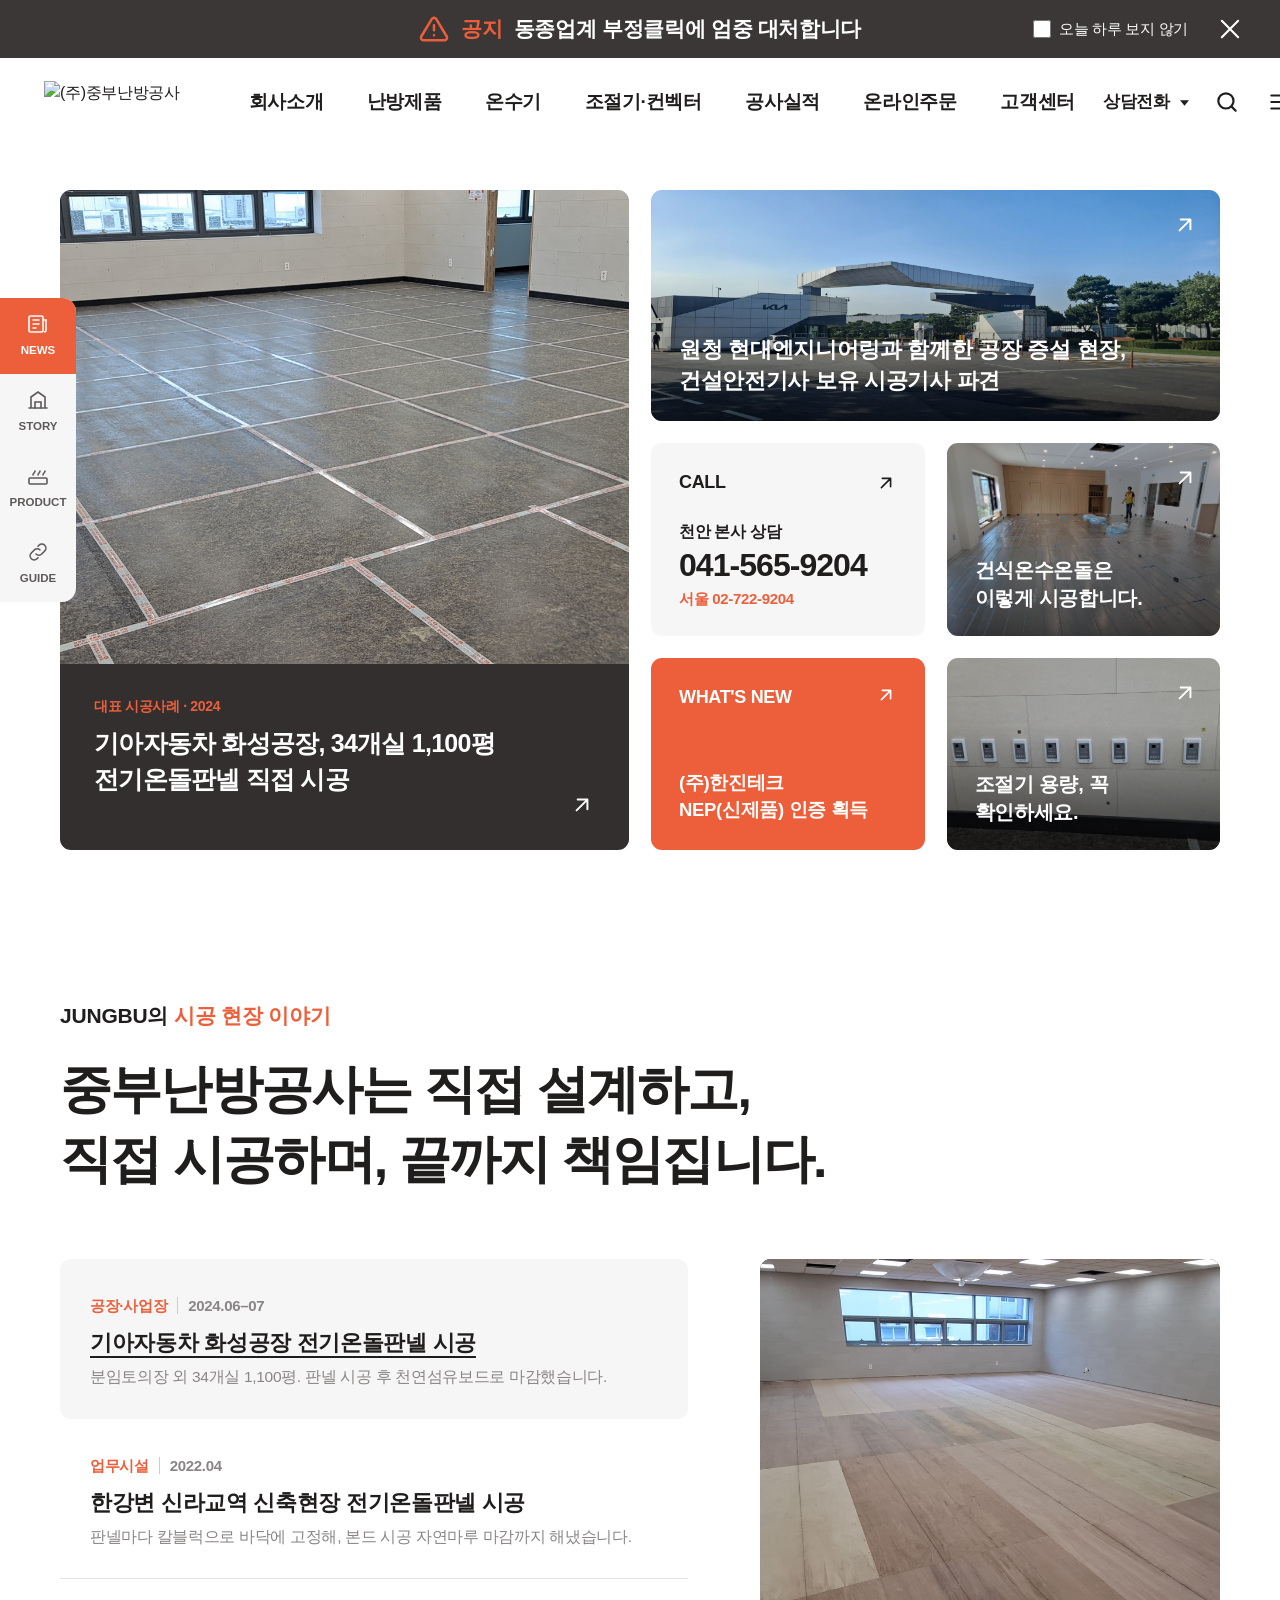
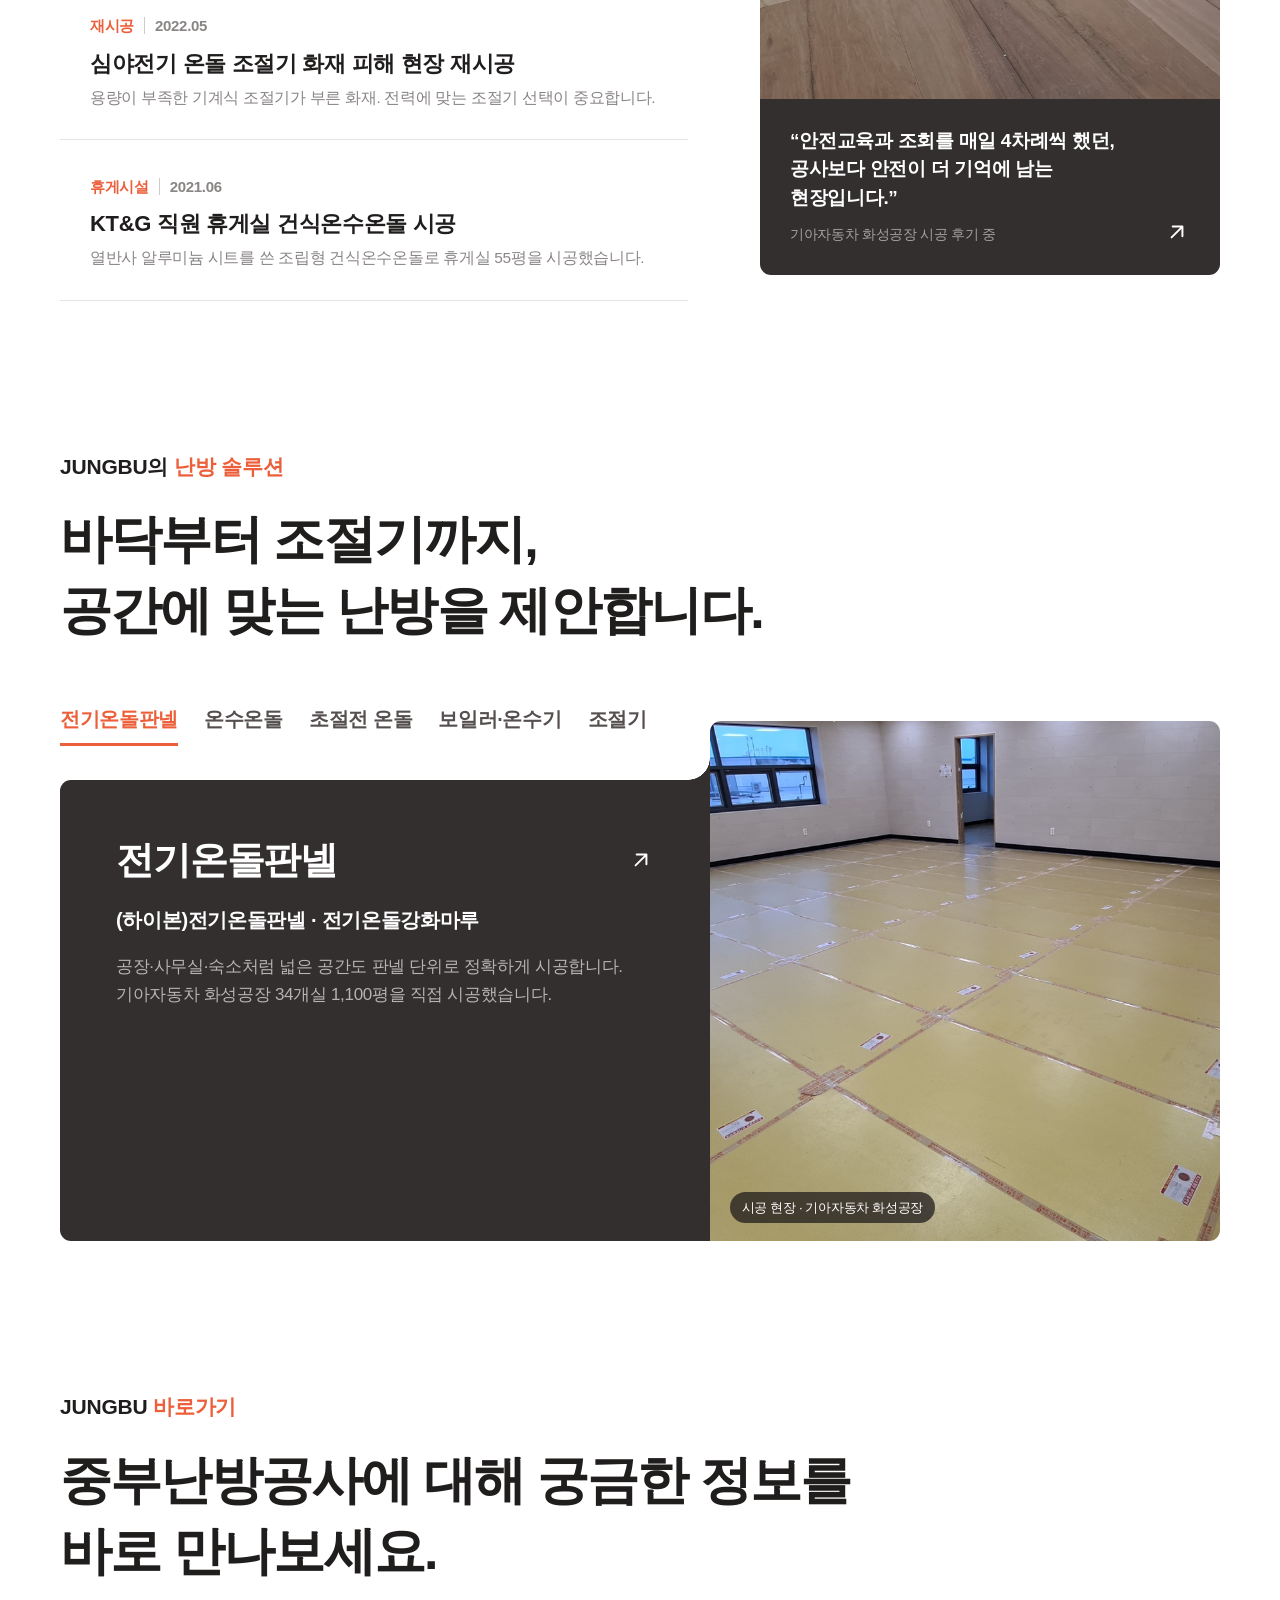
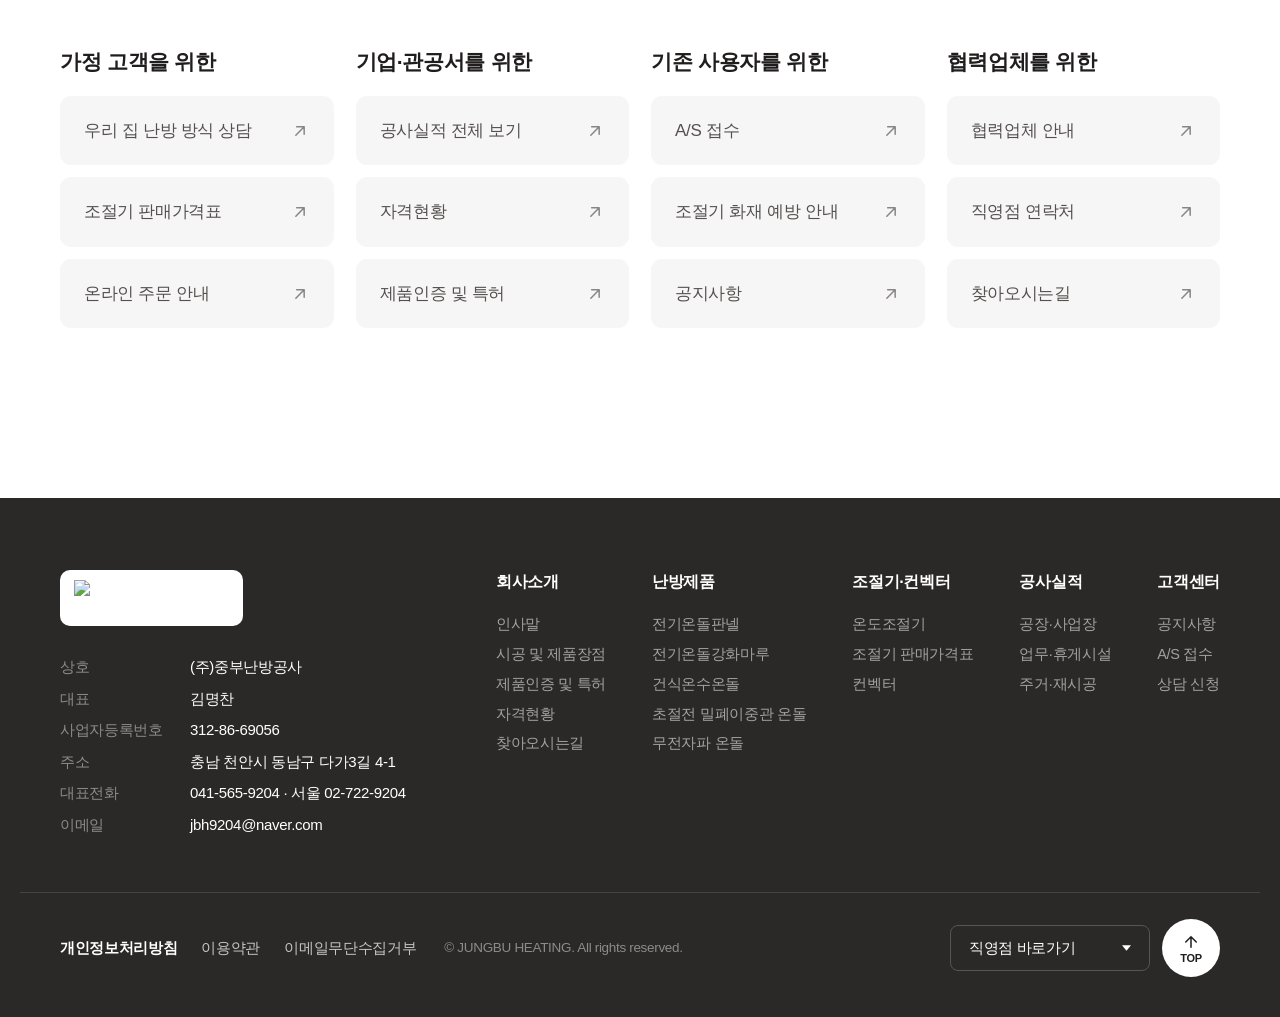
==== commit 092f1da5: "원본 로고로 교체" ====
--- a/a.html
+++ b/a.html
@@ -146,6 +146,12 @@
   .guide li+li{margin-top:8px}
 }
 
+
+/* 원본 로고 */
+.logo-img{display:block;height:42px;width:auto}
+.logo-chip{display:inline-flex;background:#fff;border-radius:10px;padding:10px 14px}
+.logo-chip .logo-img{height:36px}
+@media (max-width:760px){.logo-img{height:34px}.logo-chip .logo-img{height:30px}}
 </style>
 </head>
 <body class="v-a">
@@ -159,10 +165,7 @@
 </div>
 <header class="hd" id="top">
   <div class="hd-in">
-    <a class="logo" href="#top" aria-label="중부난방공사 홈">
-  <svg class="logo-sym" viewBox="0 0 40 40" aria-hidden="true"><rect x="4" y="29" width="32" height="6" rx="1.5" fill="#201D1D"/><path d="M11 25c0-4 4-4 4-8s-4-4-4-8M20 25c0-4 4-4 4-8s-4-4-4-8M29 25c0-4 4-4 4-8s-4-4-4-8" fill="none" stroke="#EC5F3A" stroke-width="3" stroke-linecap="round"/></svg>
-  <span class="logo-txt"><b>중부난방공사</b><small>JUNGBU HEATING</small></span>
-</a>
+    <a class="logo" href="#top" aria-label="중부난방공사 홈"><img class="logo-img" src="assets/logo.png" alt="(주)중부난방공사" width="245" height="57"></a>
     <nav class="gnb" aria-label="주메뉴"><a href="#">회사소개</a><a href="#">난방제품</a><a href="#">온수기</a><a href="#">조절기·컨벡터</a><a href="#">공사실적</a><a href="#">온라인주문</a><a href="#">고객센터</a></nav>
     <div class="hd-util">
       <div class="dd">
@@ -177,10 +180,7 @@
 </header>
 <div class="drawer" data-drawer aria-hidden="true">
   <div class="drawer-in">
-    <div class="drawer-hd"><a class="logo" href="#top" aria-label="중부난방공사 홈">
-  <svg class="logo-sym" viewBox="0 0 40 40" aria-hidden="true"><rect x="4" y="29" width="32" height="6" rx="1.5" fill="#201D1D"/><path d="M11 25c0-4 4-4 4-8s-4-4-4-8M20 25c0-4 4-4 4-8s-4-4-4-8M29 25c0-4 4-4 4-8s-4-4-4-8" fill="none" stroke="#EC5F3A" stroke-width="3" stroke-linecap="round"/></svg>
-  <span class="logo-txt"><b>중부난방공사</b><small>JUNGBU HEATING</small></span>
-</a><button type="button" class="hd-ic" data-drawer-close aria-label="전체메뉴 닫기"><svg viewBox="0 0 24 24" fill="none" stroke="currentColor" stroke-width="1.8" stroke-linecap="round" aria-hidden="true"><path d="M5 5l14 14M19 5 5 19"/></svg></button></div>
+    <div class="drawer-hd"><a class="logo" href="#top" aria-label="중부난방공사 홈"><img class="logo-img" src="assets/logo.png" alt="(주)중부난방공사" width="245" height="57"></a><button type="button" class="hd-ic" data-drawer-close aria-label="전체메뉴 닫기"><svg viewBox="0 0 24 24" fill="none" stroke="currentColor" stroke-width="1.8" stroke-linecap="round" aria-hidden="true"><path d="M5 5l14 14M19 5 5 19"/></svg></button></div>
     <div class="drawer-grid"><div class="drawer-col"><h3>회사소개</h3><ul><li><a href="#">인사말</a></li><li><a href="#">시공 및 제품장점</a></li><li><a href="#">제품인증 및 특허</a></li><li><a href="#">자격현황</a></li><li><a href="#">찾아오시는길</a></li></ul></div><div class="drawer-col"><h3>난방제품</h3><ul><li><a href="#">전기온돌판넬</a></li><li><a href="#">전기온돌강화마루</a></li><li><a href="#">건식온수온돌</a></li><li><a href="#">초절전 밀폐이중관 온돌</a></li><li><a href="#">무전자파 온돌</a></li></ul></div><div class="drawer-col"><h3>온수기</h3><ul><li><a href="#">전기보일러</a></li><li><a href="#">고성능 전기온수기</a></li></ul></div><div class="drawer-col"><h3>조절기·컨벡터</h3><ul><li><a href="#">온도조절기</a></li><li><a href="#">조절기 판매가격표</a></li><li><a href="#">컨벡터</a></li></ul></div><div class="drawer-col"><h3>공사실적</h3><ul><li><a href="#">공장·사업장</a></li><li><a href="#">업무·휴게시설</a></li><li><a href="#">주거·재시공</a></li></ul></div><div class="drawer-col"><h3>온라인주문</h3><ul><li><a href="#">주문 안내</a></li><li><a href="#">주문하기</a></li></ul></div><div class="drawer-col"><h3>고객센터</h3><ul><li><a href="#">공지사항</a></li><li><a href="#">A/S 접수</a></li><li><a href="#">상담 신청</a></li></ul></div></div>
     <div class="drawer-call"><a href="tel:0415659204"><span>천안 본사</span><b>041-565-9204</b></a><a href="tel:027229204"><span>서울</span><b>02-722-9204</b></a><a href="tel:0313999204"><span>군포직영점</span><b>031-399-9204</b></a><a href="tel:0413569205"><span>당진직영점</span><b>041-356-9205</b></a></div>
   </div>
@@ -266,10 +266,7 @@
 <footer class="ft">
   <div class="wrap ft-top">
     <div class="ft-info">
-      <a class="logo logo--dark" href="#top" aria-label="중부난방공사 홈">
-  <svg class="logo-sym" viewBox="0 0 40 40" aria-hidden="true"><rect x="4" y="29" width="32" height="6" rx="1.5" fill="#fff"/><path d="M11 25c0-4 4-4 4-8s-4-4-4-8M20 25c0-4 4-4 4-8s-4-4-4-8M29 25c0-4 4-4 4-8s-4-4-4-8" fill="none" stroke="#EC5F3A" stroke-width="3" stroke-linecap="round"/></svg>
-  <span class="logo-txt"><b>중부난방공사</b><small>JUNGBU HEATING</small></span>
-</a>
+      <a class="logo" href="#top" aria-label="중부난방공사 홈"><span class="logo-chip"><img class="logo-img" src="assets/logo.png" alt="(주)중부난방공사" width="245" height="57"></span></a>
       <dl class="ft-dl">
         <div><dt>상호</dt><dd>(주)중부난방공사</dd></div>
         <div><dt>대표</dt><dd>김명찬</dd></div>
